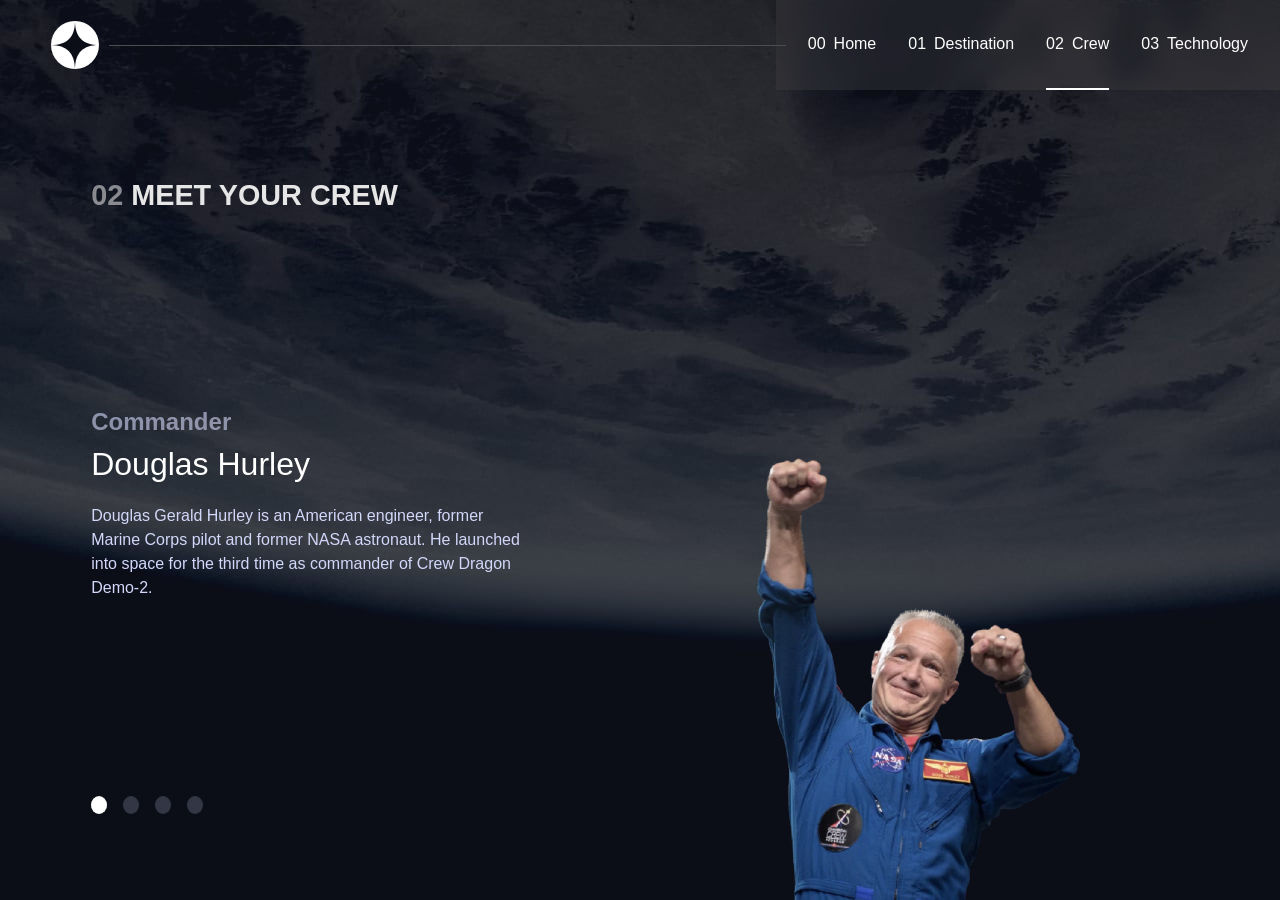
==== crew.html @ 1a815caa "Initial commit" ====
<!DOCTYPE html>
<html lang="en">
	<head>
		<meta charset="UTF-8" />
		<meta name="viewport" content="width=device-width, initial-scale=1.0" />

		<link
			rel="icon"
			type="image/png"
			sizes="32x32"
			href="./assets/favicon-32x32.png"
		/>
		<link
			rel="stylesheet"
			type="text/css"
			href="./styles/modern-css-reset.min.css"
		/>
		<link rel="stylesheet" type="text/css" href="./styles/base.css" />
		<link rel="stylesheet" type="text/css" href="./styles/utilities.css" />
		<link rel="stylesheet" type="text/css" href="./styles/common.css" />
		<link rel="stylesheet" type="text/css" href="./styles/crew.css" />
		<script type="text/javascript" src="index.js" defer></script>
		<script type="text/javascript" src="tabs.js" defer></script>

		<title>Frontend Mentor | Space tourism website</title>
	</head>

	<body class="crew">
		<header id="primary-header">
			<div class="logo">
				<a href="/">
					<img src="/assets/shared/logo.svg" alt="logo" />
				</a>
			</div>

			<button
				type="button"
				aria-controls="primary-navigation"
				id="menu-toggle"
				data-open="false"
			>
				<span class="sr-only" aria-expanded="false">Menu</span>
				<img
					src="/assets/shared/icon-hamburger.svg"
					aria-hidden="true"
					class="hamburger-icon"
				/>
				<img
					src="/assets/shared/icon-close.svg"
					aria-hidden="true"
					class="close-icon"
				/>
			</button>

			<nav id="primary-navigation" aria-expanded="false">
				<ul role="list">
					<li>
						<a href="/" class="nav-item">
							<span aria-hidden="true">00</span>Home
						</a>
					</li>
					<li>
						<a href="/destination.html" class="nav-item">
							<span aria-hidden="true">01</span>Destination
						</a>
					</li>
					<li>
						<a href="/crew.html" class="nav-item active">
							<span aria-hidden="true">02</span>Crew
						</a>
					</li>
					<li>
						<a href="/technology.html" class="nav-item">
							<span aria-hidden="true">03</span>Technology
						</a>
					</li>
				</ul>
			</nav>
		</header>

		<main class="wrapper">
			<h1><span aria-hidden="true">02</span> Meet your crew</h1>

			<ul role="tablist" class="interactive-tabs dots">
				<li>
					<button
						role="tab"
						aria-selected="true"
						aria-controls="commander-panel"
						tabindex="0"
					>
						<span class="sr-only">commander</span>
					</button>
				</li>
				<li>
					<button role="tab" aria-controls="specialist-panel" tabindex="-1">
						<span class="sr-only">specialist</span>
					</button>
				</li>
				<li>
					<button role="tab" aria-controls="pilot-panel" tabindex="-1">
						<span class="sr-only">pilot</span>
					</button>
				</li>
				<li>
					<button role="tab" aria-controls="engineer-panel" tabindex="-1">
						<span class="sr-only">engineer</span>
					</button>
				</li>
			</ul>

			<article
				id="commander-panel"
				class="flow"
				data-selected="true"
				role="tabpanel"
			>
				<header>
					<h2>Commander</h2>
					<p>Douglas Hurley</p>
				</header>
				<p>
					Douglas Gerald Hurley is an American engineer, former Marine Corps
					pilot and former NASA astronaut. He launched into space for the third
					time as commander of Crew Dragon Demo-2.
				</p>
			</article>

			<picture data-selected="true" data-id="commander-panel">
				<source
					srcset="/assets/crew/image-douglas-hurley.webp"
					type="image/webp"
				/>
				<img
					src="/assets/crew/image-douglas-hurley.png"
					alt="commander douglas hurley"
				/>
			</picture>

			<!-- ========================================== -->

			<article
				id="specialist-panel"
				class="flow"
				data-selected="false"
				role="tabpanel"
			>
				<header>
					<h2>Mission Specialist</h2>
					<p>Mark Shuttleworth</p>
				</header>
				<p>
					Mark Richard Shuttleworth is the founder and CEO of Canonical, the
					company behind the Linux-based Ubuntu operating system. Shuttleworth
					became the first South African to travel to space as a space tourist.
				</p>
			</article>

			<picture data-selected="false" data-id="specialist-panel">
				<source
					srcset="/assets/crew/image-mark-shuttleworth.webp"
					type="image/webp"
				/>
				<img
					src="/assets/crew/image-mark-shuttleworth.png"
					alt="specialist mark shuttleworth"
				/>
			</picture>

			<!-- ========================================== -->

			<article
				id="pilot-panel"
				class="flow"
				data-selected="false"
				role="tabpanel"
			>
				<header>
					<h2>Pilot</h2>
					<p>Victor Glover</p>
				</header>
				<p>
					Pilot on the first operational flight of the SpaceX Crew Dragon to the
					International Space Station. Glover is a commander in the U.S. Navy
					where he pilots an F/A-18.He was a crew member of Expedition 64, and
					served as a station systems flight engineer.
				</p>
			</article>

			<picture data-selected="false" data-id="pilot-panel">
				<source
					srcset="/assets/crew/image-victor-glover.webp"
					type="image/webp"
				/>
				<img
					src="/assets/crew/image-victor-glover.png"
					alt="pilot victor glover"
				/>
			</picture>

			<!-- ========================================== -->

			<article
				id="engineer-panel"
				class="flow"
				data-selected="false"
				role="tabpanel"
			>
				<header>
					<h2>Flight Engineer</h2>
					<p>Anousheh Ansari</p>
				</header>
				<p>
					Anousheh Ansari is an Iranian American engineer and co-founder of
					Prodea Systems. Ansari was the fourth self-funded space tourist, the
					first self-funded woman to fly to the ISS, and the first Iranian in
					space.
				</p>
			</article>

			<picture data-selected="false" data-id="engineer-panel">
				<source
					srcset="/assets/crew/image-anousheh-ansari.webp"
					type="image/webp"
				/>
				<img
					src="/assets/crew/image-anousheh-ansari.png"
					alt="engineer anousheh ansari"
				/>
			</picture>
		</main>
	</body>
</html>
---- styles/base.css ----
:root {
	--clr-dark: 230, 35%, 7%;
	--clr-light: 231, 77%, 90%;
}

*,
*::after,
*::before {
	padding: 0;
	margin: 0;
}

body {
	/*font-family: Courier New, sans-serif;*/
	font-family: sans-serif;
	overflow-x: hidden;
}

main {
	padding-top: 88px;
	padding-inline: 4vw;
	min-height: 100vh;
}

button {
	display: inline-block;
	cursor: pointer;
	border: none;
	margin-inline: auto;
}

p {
	max-width: 50ch;
}

img,
picture {
	object-fit: scale-down;
}

ul[role='tablist'] {
	list-style: none;
}

::selection {
	color: hsl(var(--clr-dark));
	background-color: hsl(var(--clr-light));
}

:focus-visible {
	outline: 2px solid white;
	outline-offset: 2px;
}
---- styles/utilities.css ----
.flex-row-center {
	display: flex;
	flex-direction: row;
	justify-content: center;
	align-items: center;
}

.flex-column-center {
	display: flex;
	flex-direction: column;
	justify-content: center;
	align-items: center;
}

.flow > * + * {
	margin-top: var(--flow-space, 1rem);
}

.margin-side-auto {
	margin-left: auto;
	margin-right: auto;
}

.sr-only {
	position: absolute;
	width: 1px;
	height: 1px;
	padding: 0;
	margin: -1px;
	overflow: hidden;
	clip: rect(0, 0, 0, 0);
	white-space: nowrap; /* added line */
	border: 0;
}

.wrapper {
	max-width: 1200px;
	margin-left: auto;
	margin-right: auto;
}
---- styles/common.css ----
/*==================================================================*/
/* Common styles */
/*==================================================================*/

#primary-header {
	position: absolute;
	inset: 0 0 auto 0;
	display: flex;
	justify-content: space-between;
	align-items: center;
}
#primary-header::before {
	content: '';
	position: relative;
	order: 2;
	flex: 1;
	transform: translateX(10px);
	/*max-width: 50%;*/
	height: 1px;
	background-color: hsl(0, 0%, 30%);
	z-index: 1;
}
#primary-header .logo {
	order: 1;
	padding: 1rem 0 1rem 4vw;
}

#primary-navigation {
	position: relative;
	order: 2;
	isolation: isolate;
	padding: 0 2rem;
}
#primary-navigation::after {
	content: '';
	position: absolute;
	z-index: -1;
	inset: 0;
	background-color: hsl(0, 0%, 0%, 0.9);
	/*background-color: grey;*/
	/*filter: blur(10px);*/
	/*clip-path: inset(10px);*/
}
@supports (backdrop-filter: blur(10px)) {
	#primary-navigation::after {
		background-color: hsl(0, 0%, 30%, 0.3);
		backdrop-filter: blur(10px);
	}
}
#primary-navigation ul {
	--flex-gap: 2rem;
	display: flex;
	justify-content: center;
	align-items: center;
	gap: var(--flex-gap, 1rem);
}
#primary-navigation a {
	display: inline-block;
	color: white;
	text-decoration: none;
}
#primary-navigation a span {
	margin-right: 0.5rem;
}

#menu-toggle {
	position: absolute;
	z-index: 3;
	top: 1rem;
	right: 1rem;
	background-color: transparent;
	padding: 0;
	border: 0;
}
#menu-toggle img {
	object-fit: scale-down;
}
#menu-toggle[data-open='false'] .hamburger-icon {
	display: inline-block;
}
#menu-toggle[data-open='false'] .close-icon {
	display: none;
}
#menu-toggle[data-open='true'] .close-icon {
	display: inline-block;
}
#menu-toggle[data-open='true'] .hamburger-icon {
	display: none;
}

@media screen and (min-width: 720px) {
	#menu-toggle {
		display: none;
	}
}

@media screen and (max-width: 720px) {
	#primary-header::before {
		display: none;
	}

	#primary-navigation {
		position: fixed;
		z-index: 2;
		inset: 0 0 0 30%;
		transform: translateX(100%);
		transition: transform 0.3s cubic-bezier(0.65, 0.05, 0.36, 1);
	}
	#primary-navigation ul {
		--flex-gap: 1rem;
		display: flex;
		justify-content: center;
		align-items: center;
		flex-direction: column;
		min-height: 100%;
	}
	#primary-navigation[aria-expanded='true'] {
		transform: translateX(0);
	}
}

h1 {
	color: hsl(0, 0%, 90%);
	text-transform: uppercase;
	font-size: clamp(1rem, 1rem + 1vw, 2rem);
}
h1 span {
	color: hsl(0, 0%, 100%, 0.5);
}

/*==================================================================*/
/* Interactive elements */
/*==================================================================*/

.nav-item {
	padding: 1rem 0;
	border-bottom: 2px solid transparent;
	transition: border-bottom-color 0.3s;
}
.nav-item:hover {
	border-bottom-color: hsl(0, 0%, 50%);
}
.nav-item.active {
	border-bottom-color: hsl(0, 0%, 100%);
}

.interactive-tabs {
	display: flex;
	gap: var(--flex-gap, 1rem);
}
.interactive-tabs *[role='tab'] {
	color: hsl(var(--clr-light));
	background-color: transparent;
	text-transform: uppercase;
	letter-spacing: 0.125em;
	padding: var(--tab-padding, 1rem) 0;
	border-bottom: 2px solid transparent;
	transition: color 0.3s, background-color 0.3s, border-color 0.3s;
	cursor: pointer;
}
.interactive-tabs *[role='tab']:hover {
	border-bottom-color: hsl(0, 0%, 50%);
}
.interactive-tabs *[role='tab'][aria-selected='true'] {
	color: white;
	border-bottom-color: white;
}

.interactive-tabs.dots *[role='tab'] {
	background-color: hsl(var(--clr-light), 0.2);
	padding: 0.5rem;
	border-radius: 50%;
}
.interactive-tabs.dots *[role='tab']:hover {
	background-color: hsl(var(--clr-light), 0.7);
}
.interactive-tabs.dots *[role='tab'][aria-selected='true'] {
	background-color: white;
}

.interactive-tabs.nums *[role='tab'] {
	color: white;
	background-color: var(--clr-dark);
	padding: 0;
	border-radius: 50%;
	border: 1px solid hsl(0, 0%, 20%);
	aspect-ratio: 1;
	width: 3rem;
}
.interactive-tabs.nums *[role='tab']:hover {
	border-color: white;
	/*background-color: hsl(0, 0%, 50%);*/
}
.interactive-tabs.nums *[role='tab'][aria-selected='true'] {
	color: hsl(var(--clr-dark));
	background-color: white;
	border-color: white;
}

/*.slider-dot {
	padding: 1rem;
	border-radius: 50%;
}
.slider-dot:hover {
	background-color: hsl(0, 0%, 50%);
}
.slider-dot[aria-selected='true'] {
	background-color: hsl(0, 0%, 20%);
}
*/

/*.slider-num {
	color: white;
	background-color: var(--clr-dark);
	padding: 1rem;
	border-radius: 50%;
	border: 1px solid hsl(0, 0%, 20%);
}
.slider-num:hover {
	border-color: white;
	background-color: hsl(0, 0%, 50%);
}
.slider-num[aria-selected='true'] {
	color: var(--clr-dark);
	background-color: white;
}*/

@media screen and (min-width: 720px) {
	.nav-item {
		padding: 2rem 0;
	}
}

@keyframes load-article {
	0% {
		opacity: 0;
		transform: translateY(10px);
	}
	100% {
		opacity: 1;
		transform: translateY(0px);
	}
}
---- styles/crew.css ----
.crew {
	background-image: url('../assets/crew/background-crew-mobile.jpg');
	background-size: cover;
	background-position: bottom;
}

.crew main {
	display: grid;
	grid-template-columns: 1fr;
	grid-template-areas:
		'header'
		'picture'
		'tablist'
		'article';
	place-items: center;
	gap: 1rem;
	text-align: center;
}
.crew main h1 {
	grid-area: header;
}
.crew main [role='tablist'] {
	grid-area: tablist;
}
.crew main article {
	grid-area: article;
}
main article:not([data-selected='true']) {
	display: none;
}
main picture:not([data-selected='true']) {
	display: none;
}
.crew main article header h2 {
	color: hsl(var(--clr-light), 0.6);
	font-size: 1.5rem;
}
.crew main article header p {
	color: white;
	font-size: 2rem;
}
.crew main article p {
	color: hsl(var(--clr-light));
	text-align: center;
}
.crew main picture {
	position: relative;
	grid-area: picture;
	max-width: 50%;
}
.crew main picture::after {
	content: '';
	position: absolute;
	top: 100%;
	width: calc(200% - 8vw);
	left: 50%;
	transform: translateX(-50%);
	border-bottom: 1px solid hsl(var(--clr-light), 0.2);
}

@media screen and (min-width: 720px) {
	.crew {
		background-image: url('../assets/crew/background-crew-desktop.jpg');
	}
	.crew main {
		grid-template-columns: 1fr 1fr;
		grid-template-areas:
			'header picture'
			'article picture'
			'tablist picture';
		justify-items: start;
		text-align: start;
	}
	.crew main picture {
		justify-self: center;
		align-self: end;
		max-width: 60%;
	}
	.crew main picture::after {
		display: none;
	}
	.crew main article p {
		text-align: start;
	}
}
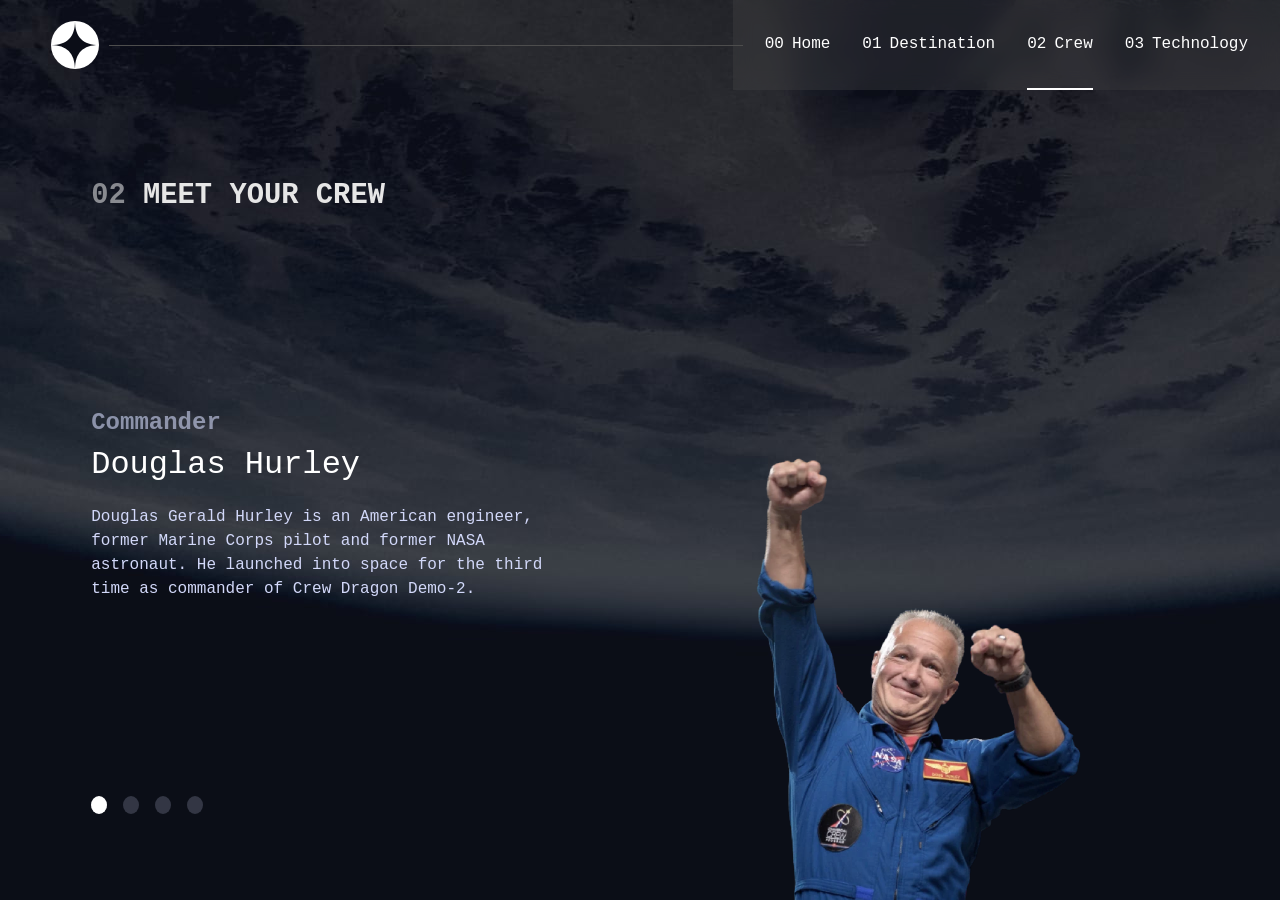
==== commit 9bbf32b4: "fix routing and add fonts" ====
--- a/crew.html
+++ b/crew.html
@@ -19,8 +19,8 @@
 		<link rel="stylesheet" type="text/css" href="./styles/utilities.css" />
 		<link rel="stylesheet" type="text/css" href="./styles/common.css" />
 		<link rel="stylesheet" type="text/css" href="./styles/crew.css" />
-		<script type="text/javascript" src="index.js" defer></script>
-		<script type="text/javascript" src="tabs.js" defer></script>
+		<script type="text/javascript" src="./index.js" defer></script>
+		<script type="text/javascript" src="./tabs.js" defer></script>
 
 		<title>Frontend Mentor | Space tourism website</title>
 	</head>
@@ -29,7 +29,7 @@
 		<header id="primary-header">
 			<div class="logo">
 				<a href="/">
-					<img src="/assets/shared/logo.svg" alt="logo" />
+					<img src="./assets/shared/logo.svg" alt="logo" />
 				</a>
 			</div>
 
@@ -41,12 +41,12 @@
 			>
 				<span class="sr-only" aria-expanded="false">Menu</span>
 				<img
-					src="/assets/shared/icon-hamburger.svg"
+					src="./assets/shared/icon-hamburger.svg"
 					aria-hidden="true"
 					class="hamburger-icon"
 				/>
 				<img
-					src="/assets/shared/icon-close.svg"
+					src="./assets/shared/icon-close.svg"
 					aria-hidden="true"
 					class="close-icon"
 				/>
@@ -55,22 +55,22 @@
 			<nav id="primary-navigation" aria-expanded="false">
 				<ul role="list">
 					<li>
-						<a href="/" class="nav-item">
+						<a href="/space-tourism" class="nav-item">
 							<span aria-hidden="true">00</span>Home
 						</a>
 					</li>
 					<li>
-						<a href="/destination.html" class="nav-item">
+						<a href="/space-tourism/destination.html" class="nav-item">
 							<span aria-hidden="true">01</span>Destination
 						</a>
 					</li>
 					<li>
-						<a href="/crew.html" class="nav-item active">
+						<a href="/space-tourism/crew.html" class="nav-item active">
 							<span aria-hidden="true">02</span>Crew
 						</a>
 					</li>
 					<li>
-						<a href="/technology.html" class="nav-item">
+						<a href="/space-tourism/technology.html" class="nav-item">
 							<span aria-hidden="true">03</span>Technology
 						</a>
 					</li>
@@ -128,11 +128,11 @@
 
 			<picture data-selected="true" data-id="commander-panel">
 				<source
-					srcset="/assets/crew/image-douglas-hurley.webp"
-					type="image/webp"
-				/>
-				<img
-					src="/assets/crew/image-douglas-hurley.png"
+					srcset="./assets/crew/image-douglas-hurley.webp"
+					type="image/webp"
+				/>
+				<img
+					src="./assets/crew/image-douglas-hurley.png"
 					alt="commander douglas hurley"
 				/>
 			</picture>
@@ -158,11 +158,11 @@
 
 			<picture data-selected="false" data-id="specialist-panel">
 				<source
-					srcset="/assets/crew/image-mark-shuttleworth.webp"
-					type="image/webp"
-				/>
-				<img
-					src="/assets/crew/image-mark-shuttleworth.png"
+					srcset="./assets/crew/image-mark-shuttleworth.webp"
+					type="image/webp"
+				/>
+				<img
+					src="./assets/crew/image-mark-shuttleworth.png"
 					alt="specialist mark shuttleworth"
 				/>
 			</picture>
@@ -189,11 +189,11 @@
 
 			<picture data-selected="false" data-id="pilot-panel">
 				<source
-					srcset="/assets/crew/image-victor-glover.webp"
-					type="image/webp"
-				/>
-				<img
-					src="/assets/crew/image-victor-glover.png"
+					srcset="./assets/crew/image-victor-glover.webp"
+					type="image/webp"
+				/>
+				<img
+					src="./assets/crew/image-victor-glover.png"
 					alt="pilot victor glover"
 				/>
 			</picture>
@@ -220,11 +220,11 @@
 
 			<picture data-selected="false" data-id="engineer-panel">
 				<source
-					srcset="/assets/crew/image-anousheh-ansari.webp"
-					type="image/webp"
-				/>
-				<img
-					src="/assets/crew/image-anousheh-ansari.png"
+					srcset="./assets/crew/image-anousheh-ansari.webp"
+					type="image/webp"
+				/>
+				<img
+					src="./assets/crew/image-anousheh-ansari.png"
 					alt="engineer anousheh ansari"
 				/>
 			</picture>
--- a/styles/base.css
+++ b/styles/base.css
@@ -11,8 +11,7 @@
 }
 
 body {
-	/*font-family: Courier New, sans-serif;*/
-	font-family: sans-serif;
+	font-family: 'introrustg-base2line', Courier New, sans-serif;
 	overflow-x: hidden;
 }
 
@@ -51,3 +50,11 @@
 	outline: 2px solid white;
 	outline-offset: 2px;
 }
+
+@font-face {
+  font-family: 'introrustg-base2line';
+  src: url('introrustg-base2line-webfont.woff2') format('woff2'),
+       url('introrustg-base2line-webfont.woff') format('woff');
+  font-weight: normal;
+  font-style: normal;
+}
